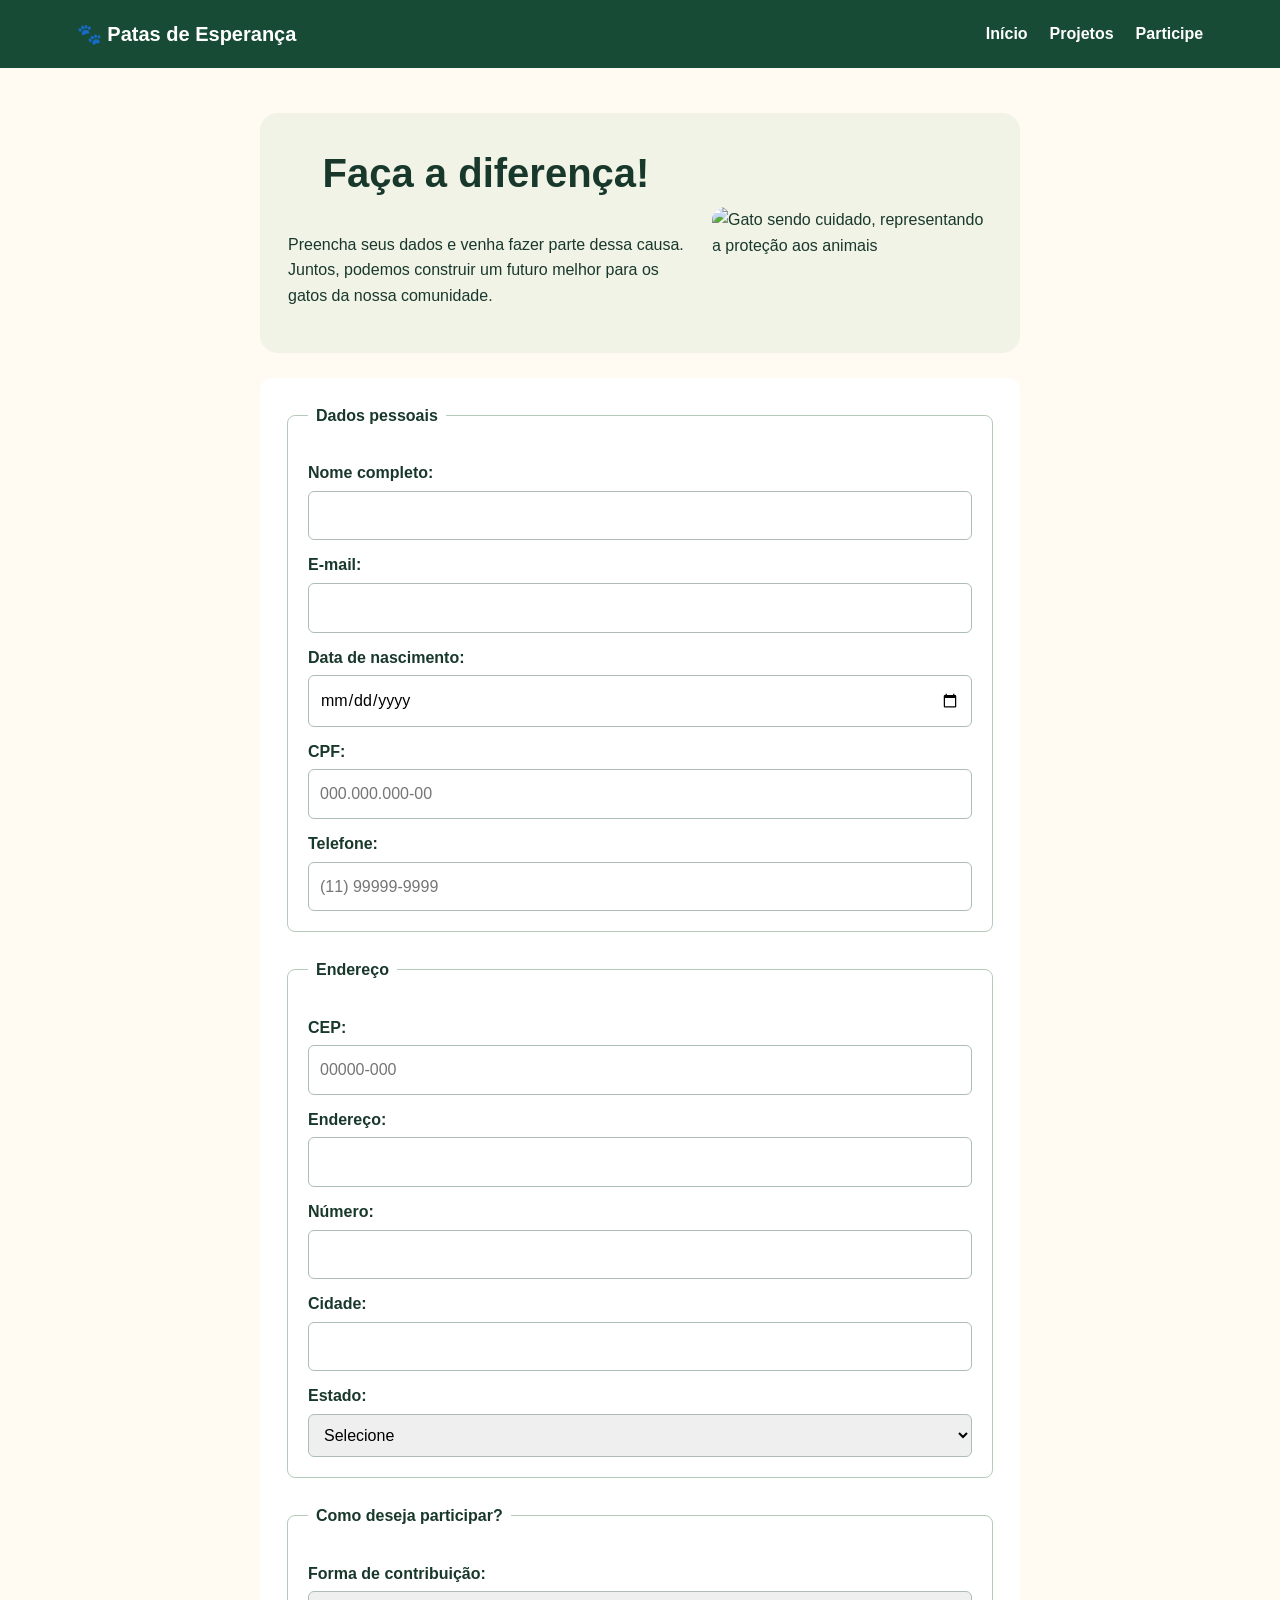
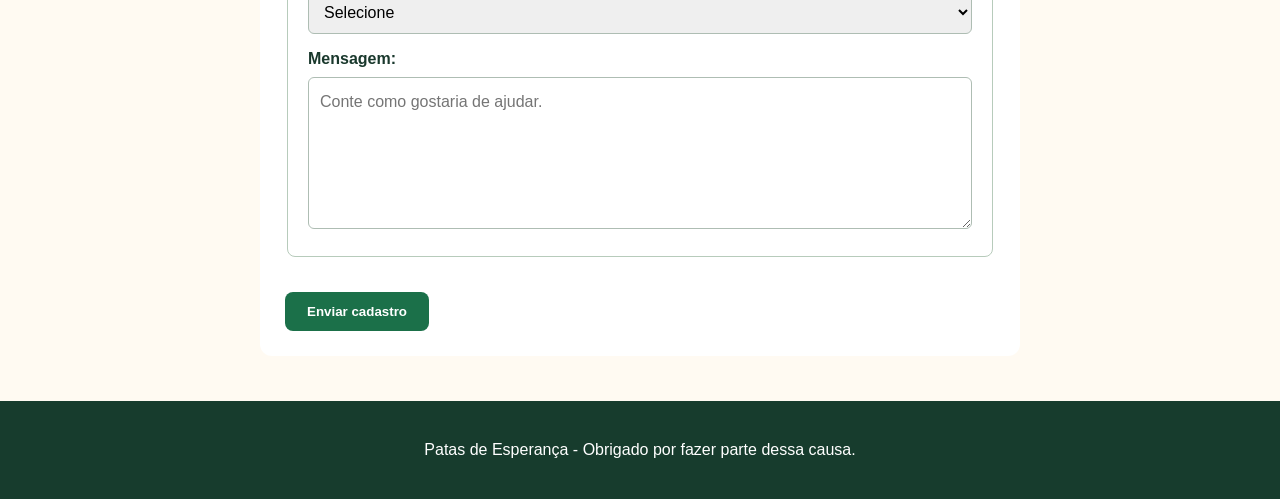
==== cadastro.html @ e40b66d0 "Add files via upload" ====
<!DOCTYPE html>
<html lang="pt-BR">
<head>
<meta charset="UTF-8">
<meta name="viewport" content="width=device-width, initial-scale=1.0">
<title>Patas de Esperança | Cadastro</title>
<link rel="stylesheet" href="style.css">
</head>
<body>
<header>
<nav aria-label="Navegação principal">
<a href="index.html" class="logo">🐾 Patas de Esperança</a>
<a href="index.html">Início</a>
<a href="projetos.html">Projetos</a>
<a href="cadastro.html">Participe</a>
</nav>
</header>

<main class="formulario">
<div class="intro-cadastro">
<div>
<h1>Faça a diferença!</h1>
<p>Preencha seus dados e venha fazer parte dessa causa. Juntos, podemos construir um futuro melhor para os gatos da nossa comunidade.</p>
</div>
<img src="assets/sobre.png" alt="Gato sendo cuidado, representando a proteção aos animais">
</div>

<form action="#" method="post">
<fieldset>
<legend>Dados pessoais</legend>

<label for="nome">Nome completo:</label>
<input type="text" id="nome" name="nome" required minlength="3" autocomplete="name">

<label for="email">E-mail:</label>
<input type="email" id="email" name="email" required autocomplete="email">

<label for="nascimento">Data de nascimento:</label>
<input type="date" id="nascimento" name="nascimento" required>

<label for="cpf">CPF:</label>
<input type="text" id="cpf" name="cpf" required maxlength="14"
pattern="\d{3}\.\d{3}\.\d{3}-\d{2}"
placeholder="000.000.000-00" inputmode="numeric"
title="Digite o CPF no formato 000.000.000-00">

<label for="telefone">Telefone:</label>
<input type="tel" id="telefone" name="telefone" required maxlength="15"
pattern="\(\d{2}\) \d{5}-\d{4}"
placeholder="(11) 99999-9999" inputmode="tel"
title="Digite o telefone no formato (11) 99999-9999">
</fieldset>

<fieldset>
<legend>Endereço</legend>

<label for="cep">CEP:</label>
<input type="text" id="cep" name="cep" required maxlength="9"
pattern="\d{5}-\d{3}" placeholder="00000-000"
inputmode="numeric" title="Digite o CEP no formato 00000-000">

<label for="endereco">Endereço:</label>
<input type="text" id="endereco" name="endereco" required autocomplete="street-address">

<label for="numero">Número:</label>
<input type="number" id="numero" name="numero" required min="1">

<label for="cidade">Cidade:</label>
<input type="text" id="cidade" name="cidade" required autocomplete="address-level2">

<label for="estado">Estado:</label>
<select id="estado" name="estado" required>
<option value="">Selecione</option>
<option value="SP">SP</option><option value="RJ">RJ</option><option value="MG">MG</option>
<option value="PR">PR</option><option value="SC">SC</option><option value="RS">RS</option>
<option value="BA">BA</option><option value="PE">PE</option><option value="GO">GO</option>
</select>
</fieldset>

<fieldset>
<legend>Como deseja participar?</legend>

<label for="participacao">Forma de contribuição:</label>
<select id="participacao" name="participacao" required>
<option value="">Selecione</option>
<option value="voluntario">Trabalho voluntário</option>
<option value="doacao">Doação financeira</option>
<option value="lar">Lar temporário</option>
</select>

<label for="mensagem">Mensagem:</label>
<textarea id="mensagem" name="mensagem" rows="5" maxlength="500"
placeholder="Conte como gostaria de ajudar."></textarea>
</fieldset>

<button type="submit">Enviar cadastro</button>
</form>
</main>

<footer>
<p>Patas de Esperança - Obrigado por fazer parte dessa causa.</p>
</footer>

<script>
function mascaraCPF(v){
 v=v.replace(/\D/g,'').slice(0,11);
 v=v.replace(/(\d{3})(\d)/,'$1.$2').replace(/(\d{3})(\d)/,'$1.$2').replace(/(\d{3})(\d{1,2})$/,'$1-$2');
 return v;
}
function mascaraCEP(v){
 v=v.replace(/\D/g,'').slice(0,8);
 return v.length>5 ? v.slice(0,5)+'-'+v.slice(5) : v;
}
function mascaraTelefone(v){
 v=v.replace(/\D/g,'').slice(0,11);
 if(v.length>10) return v.replace(/^(\d{2})(\d{5})(\d{4}).*/,'($1) $2-$3');
 if(v.length>6) return v.replace(/^(\d{2})(\d{4})(\d{0,4}).*/,'($1) $2-$3');
 if(v.length>2) return v.replace(/^(\d{2})(\d+)/,'($1) $2');
 return v;
}
document.querySelector('#cpf').addEventListener('input',e=>e.target.value=mascaraCPF(e.target.value));
document.querySelector('#cep').addEventListener('input',e=>e.target.value=mascaraCEP(e.target.value));
document.querySelector('#telefone').addEventListener('input',e=>e.target.value=mascaraTelefone(e.target.value));
</script>
</body>
</html>
---- style.css ----
*{box-sizing:border-box}body{margin:0;font-family:Arial,sans-serif;line-height:1.6;color:#19382c;background:#fffaf2}header{background:#174b35;padding:18px 6%}nav{display:flex;gap:22px;align-items:center;flex-wrap:wrap}nav a{color:white;text-decoration:none;font-weight:bold}.logo{font-size:1.25rem;margin-right:auto}main{max-width:1100px;margin:auto}.hero{position:relative}.hero>img{width:100%;display:block}.hero-text{position:absolute;left:7%;top:20%;max-width:430px}.hero h1{font-size:2.7rem}.botao,button{display:inline-block;background:#1b7049;color:white;padding:12px 22px;border:0;border-radius:8px;text-decoration:none;font-weight:bold;cursor:pointer}.conteudo,.contato,.engajamento{padding:45px 6%}.duas-colunas,.projeto{display:grid;grid-template-columns:1fr 1fr;gap:35px;align-items:center}.duas-colunas img,.projeto img{max-width:100%;border-radius:12px}.cards{display:grid;grid-template-columns:repeat(3,1fr);gap:20px}.cards article{background:white;padding:20px;border-radius:12px;text-align:center;box-shadow:0 2px 10px #0001}.cards img{width:120px}.hero-menor img{width:100%;display:block}.projeto{padding:35px 6%}.engajamento{text-align:center;background:#edf4ed}.formulario{max-width:800px;padding:45px 20px}.formulario h1{text-align:center}form{background:white;padding:25px;border-radius:12px}fieldset{margin-bottom:25px;padding:20px;border:1px solid #b7cbbb;border-radius:8px}legend{font-weight:bold;padding:0 8px}label{display:block;margin-top:12px;font-weight:bold}input,select,textarea{width:100%;padding:11px;margin-top:5px;border:1px solid #aebdb3;border-radius:6px;font:inherit}button{margin-top:10px}footer{background:#173c2d;color:white;text-align:center;padding:20px}footer img{max-width:100%;height:auto}@media(max-width:700px){.hero-text{position:static;padding:20px}.hero h1{font-size:2rem}.duas-colunas,.projeto,.cards{grid-template-columns:1fr}.logo{width:100%;margin-right:0}}
.hero{background:#f7f2e8}.hero>img{width:100%;height:auto;display:block}
.intro-cadastro{display:grid;grid-template-columns:1fr 280px;gap:28px;align-items:center;background:#f1f3e6;padding:28px;border-radius:18px;margin-bottom:25px}
.intro-cadastro img{width:100%;border-radius:14px}
.intro-cadastro h1{font-size:2.5rem;margin-top:0}
@media(max-width:700px){.intro-cadastro{grid-template-columns:1fr}.intro-cadastro h1{font-size:2rem}}
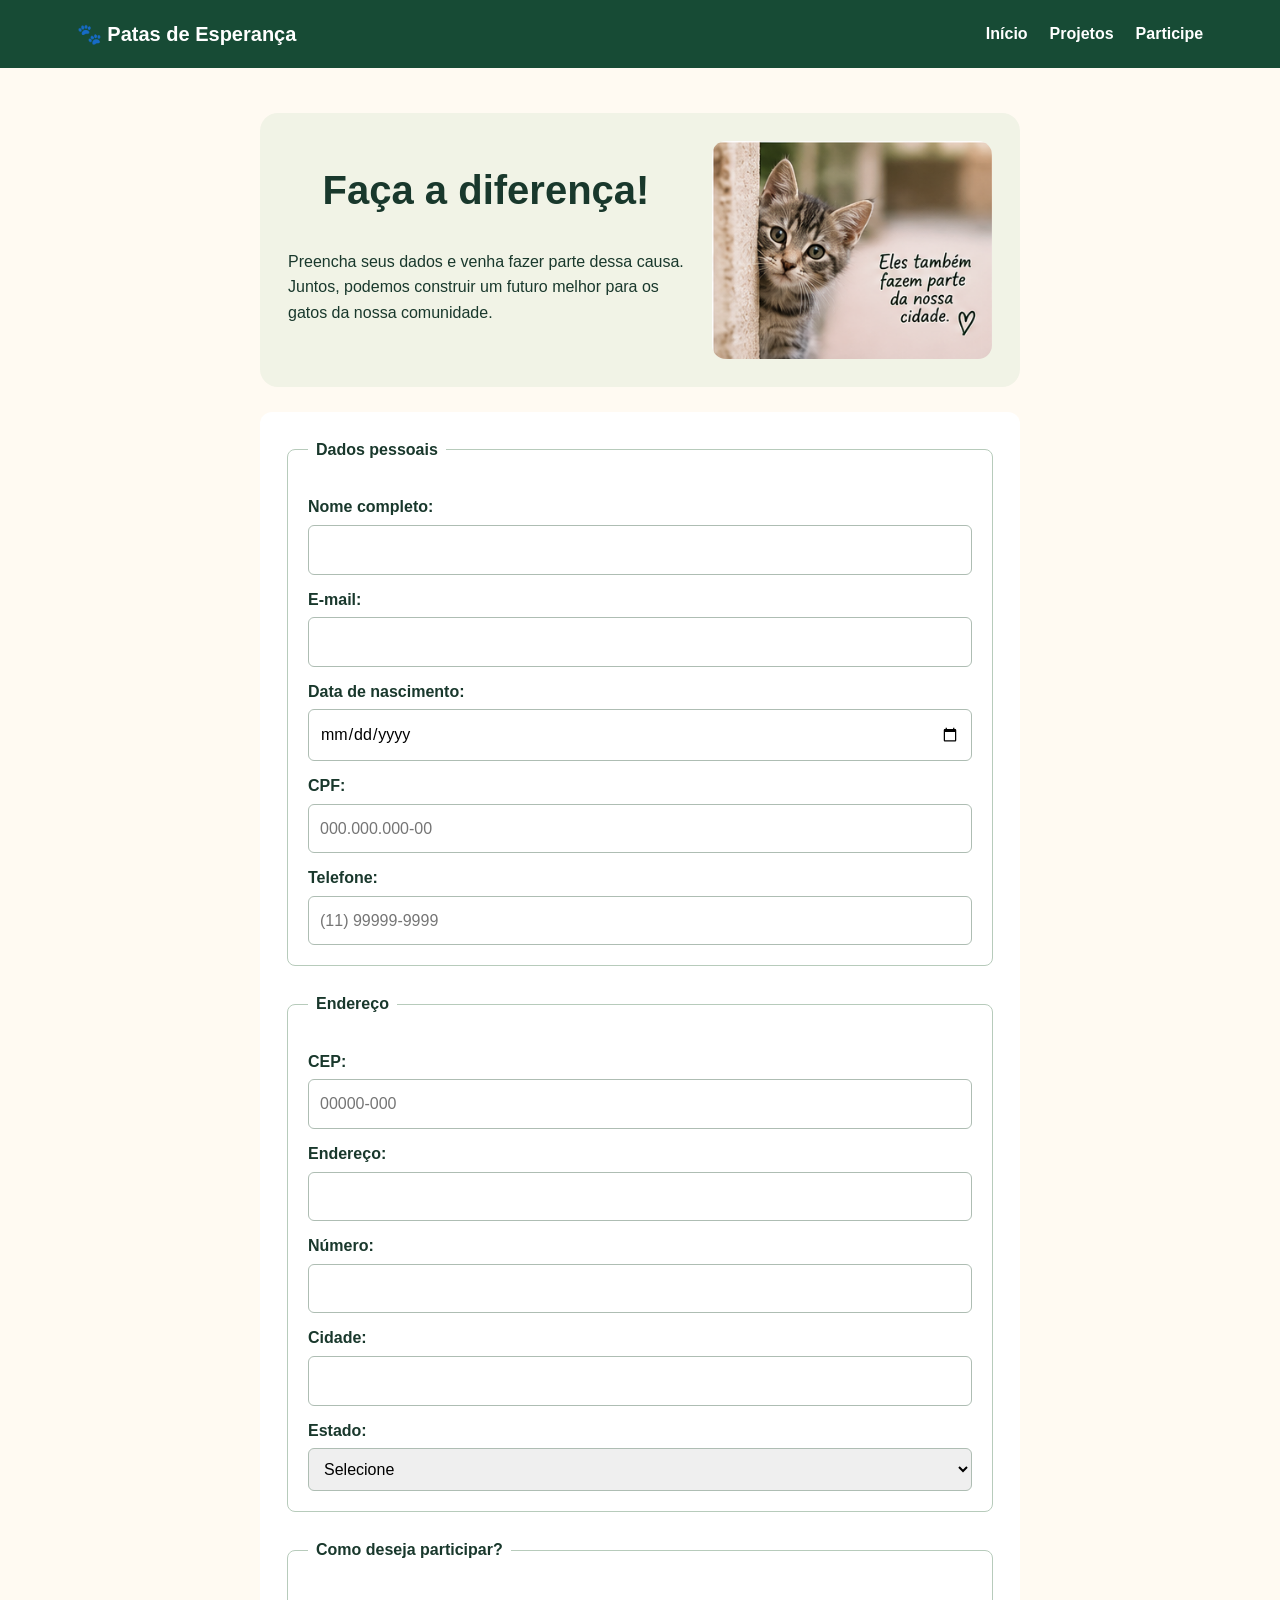
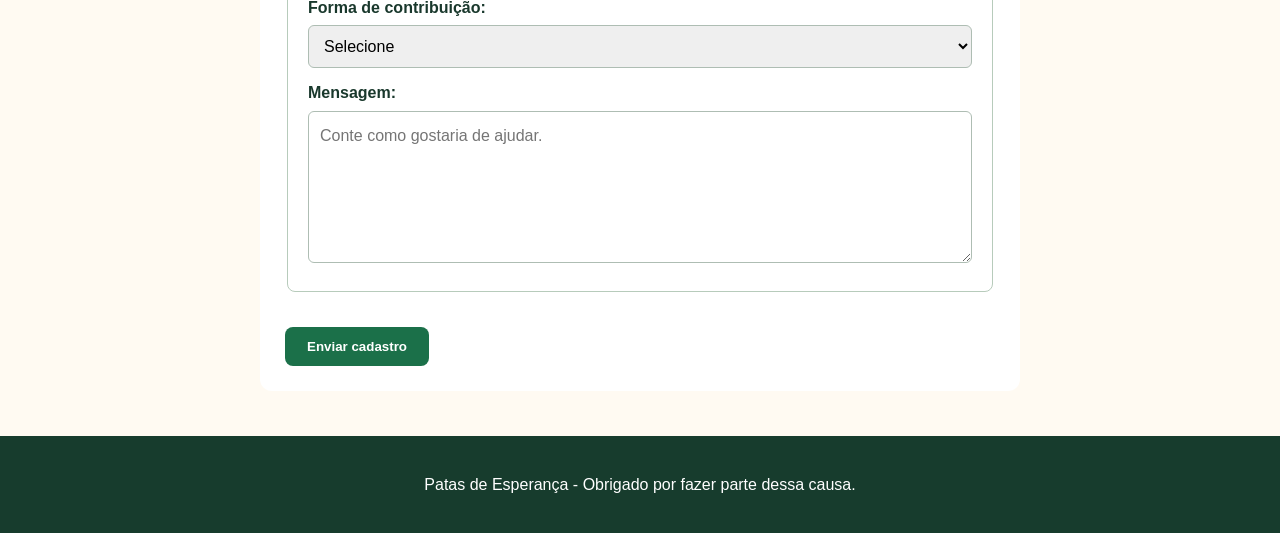
==== commit dedaf54a: "Update endereco input field in cadastro.html Removed autocomplete attribute from endereco input." ====
--- a/cadastro.html
+++ b/cadastro.html
@@ -60,7 +60,7 @@
 inputmode="numeric" title="Digite o CEP no formato 00000-000">
 
 <label for="endereco">Endereço:</label>
-<input type="text" id="endereco" name="endereco" required autocomplete="street-address">
+<input type="text" id="endereco" name="endereco" required>
 
 <label for="numero">Número:</label>
 <input type="number" id="numero" name="numero" required min="1">
@@ -123,4 +123,4 @@
 document.querySelector('#telefone').addEventListener('input',e=>e.target.value=mascaraTelefone(e.target.value));
 </script>
 </body>
-</html>+</html>
--- a/style.css
+++ b/style.css
@@ -4,3 +4,14 @@
 .intro-cadastro img{width:100%;border-radius:14px}
 .intro-cadastro h1{font-size:2.5rem;margin-top:0}
 @media(max-width:700px){.intro-cadastro{grid-template-columns:1fr}.intro-cadastro h1{font-size:2rem}}
+.sr-only {
+    position: absolute;
+    width: 1px;
+    height: 1px;
+    padding: 0;
+    margin: -1px;
+    overflow: hidden;
+    clip: rect(0, 0, 0, 0);
+    white-space: nowrap;
+    border: 0;
+}
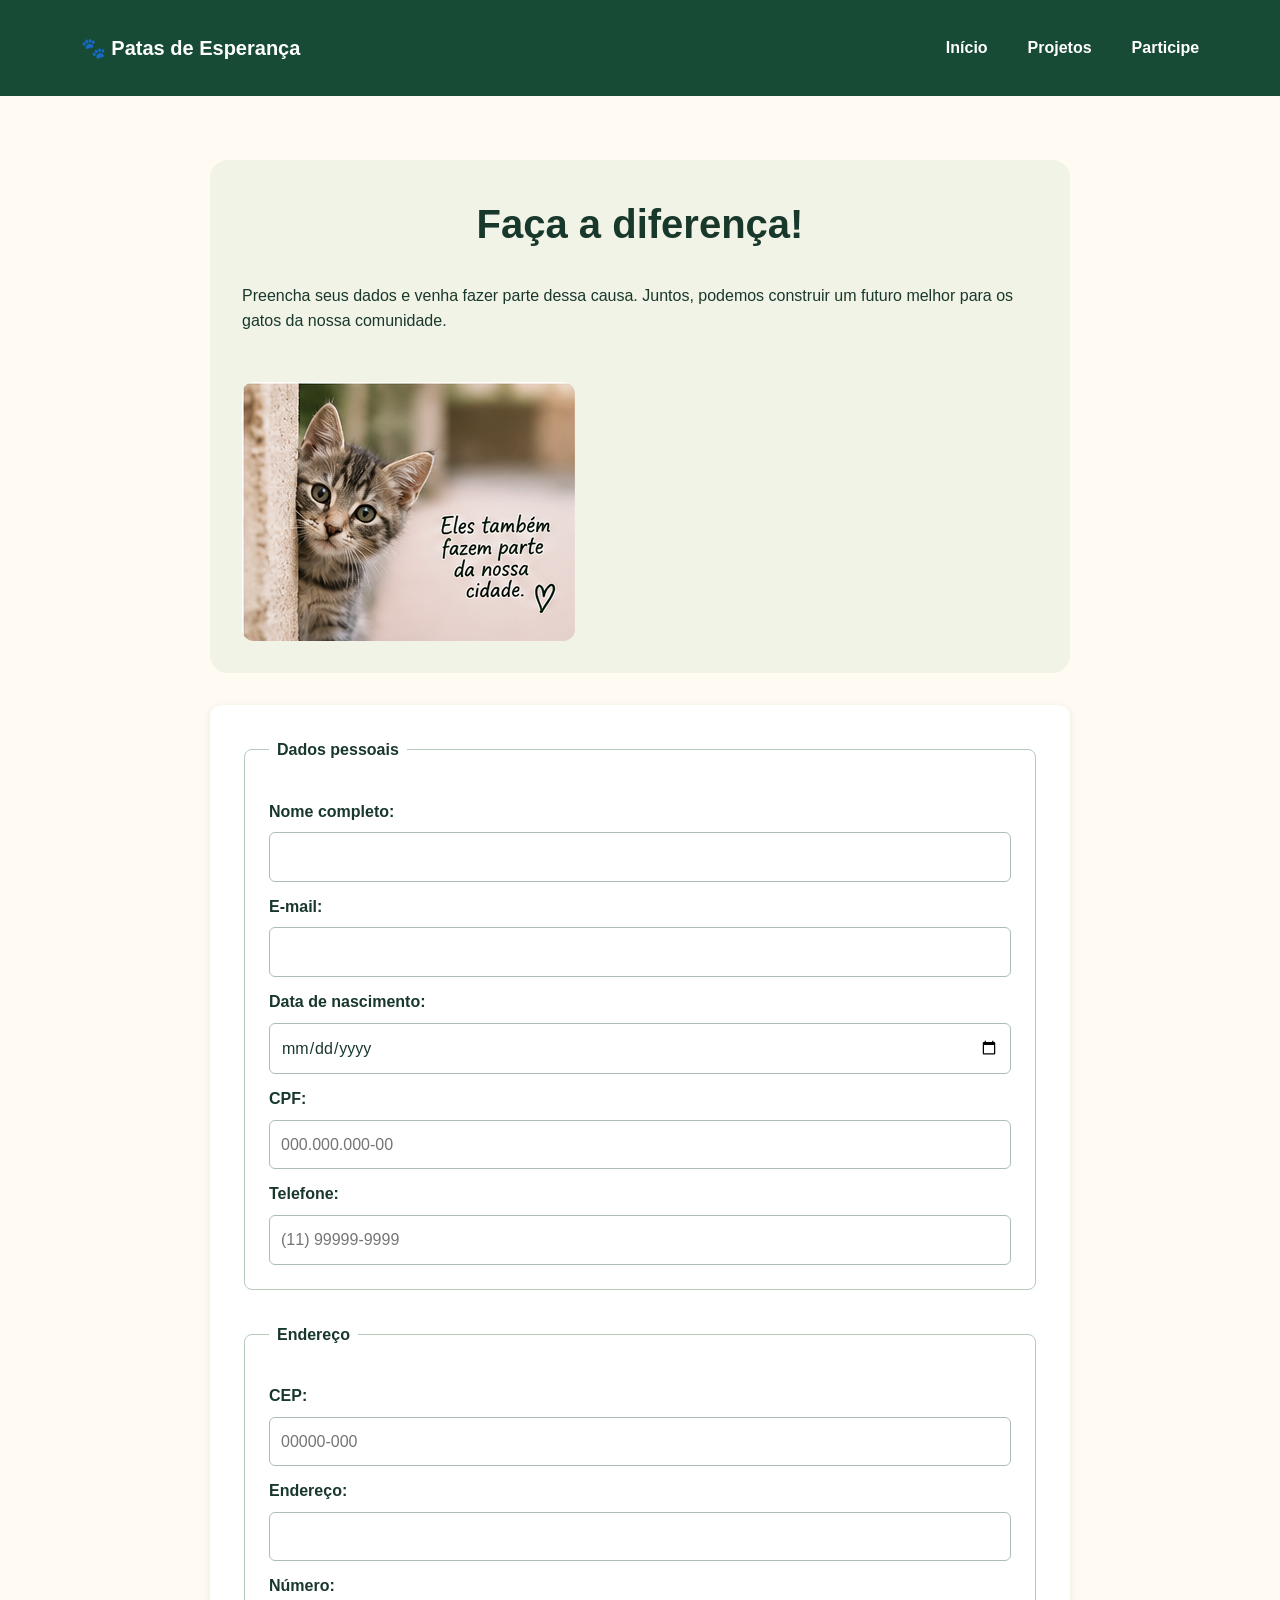
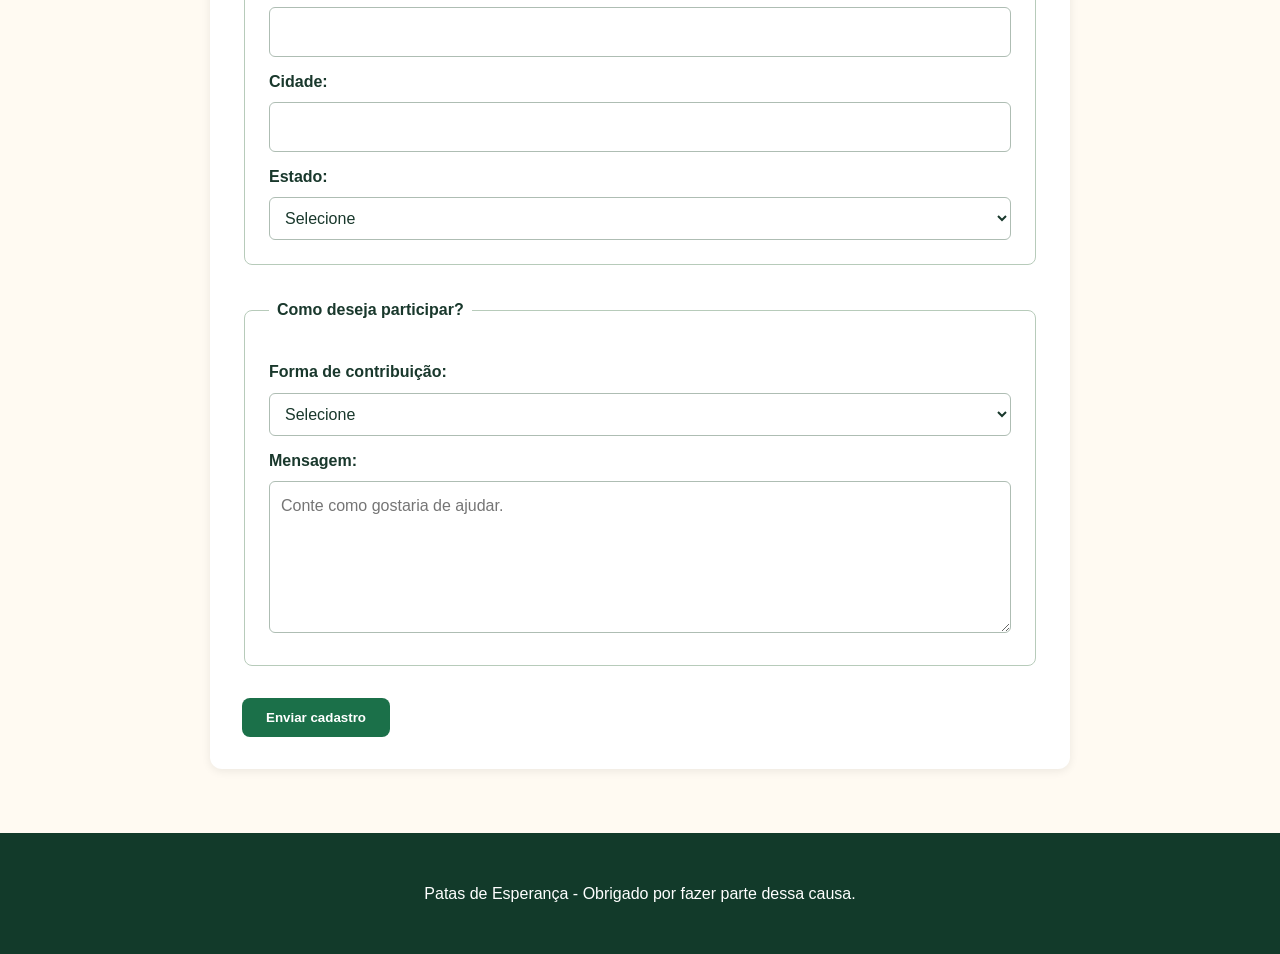
==== commit fc85612f: "Add files via upload" ====
--- a/cadastro.html
+++ b/cadastro.html
@@ -60,7 +60,7 @@
 inputmode="numeric" title="Digite o CEP no formato 00000-000">
 
 <label for="endereco">Endereço:</label>
-<input type="text" id="endereco" name="endereco" required>
+<input type="text" id="endereco" name="endereco" required autocomplete="street-address">
 
 <label for="numero">Número:</label>
 <input type="number" id="numero" name="numero" required min="1">
@@ -123,4 +123,4 @@
 document.querySelector('#telefone').addEventListener('input',e=>e.target.value=mascaraTelefone(e.target.value));
 </script>
 </body>
-</html>
+</html>
--- a/style.css
+++ b/style.css
@@ -1,17 +1,343 @@
-*{box-sizing:border-box}body{margin:0;font-family:Arial,sans-serif;line-height:1.6;color:#19382c;background:#fffaf2}header{background:#174b35;padding:18px 6%}nav{display:flex;gap:22px;align-items:center;flex-wrap:wrap}nav a{color:white;text-decoration:none;font-weight:bold}.logo{font-size:1.25rem;margin-right:auto}main{max-width:1100px;margin:auto}.hero{position:relative}.hero>img{width:100%;display:block}.hero-text{position:absolute;left:7%;top:20%;max-width:430px}.hero h1{font-size:2.7rem}.botao,button{display:inline-block;background:#1b7049;color:white;padding:12px 22px;border:0;border-radius:8px;text-decoration:none;font-weight:bold;cursor:pointer}.conteudo,.contato,.engajamento{padding:45px 6%}.duas-colunas,.projeto{display:grid;grid-template-columns:1fr 1fr;gap:35px;align-items:center}.duas-colunas img,.projeto img{max-width:100%;border-radius:12px}.cards{display:grid;grid-template-columns:repeat(3,1fr);gap:20px}.cards article{background:white;padding:20px;border-radius:12px;text-align:center;box-shadow:0 2px 10px #0001}.cards img{width:120px}.hero-menor img{width:100%;display:block}.projeto{padding:35px 6%}.engajamento{text-align:center;background:#edf4ed}.formulario{max-width:800px;padding:45px 20px}.formulario h1{text-align:center}form{background:white;padding:25px;border-radius:12px}fieldset{margin-bottom:25px;padding:20px;border:1px solid #b7cbbb;border-radius:8px}legend{font-weight:bold;padding:0 8px}label{display:block;margin-top:12px;font-weight:bold}input,select,textarea{width:100%;padding:11px;margin-top:5px;border:1px solid #aebdb3;border-radius:6px;font:inherit}button{margin-top:10px}footer{background:#173c2d;color:white;text-align:center;padding:20px}footer img{max-width:100%;height:auto}@media(max-width:700px){.hero-text{position:static;padding:20px}.hero h1{font-size:2rem}.duas-colunas,.projeto,.cards{grid-template-columns:1fr}.logo{width:100%;margin-right:0}}
-.hero{background:#f7f2e8}.hero>img{width:100%;height:auto;display:block}
-.intro-cadastro{display:grid;grid-template-columns:1fr 280px;gap:28px;align-items:center;background:#f1f3e6;padding:28px;border-radius:18px;margin-bottom:25px}
-.intro-cadastro img{width:100%;border-radius:14px}
-.intro-cadastro h1{font-size:2.5rem;margin-top:0}
-@media(max-width:700px){.intro-cadastro{grid-template-columns:1fr}.intro-cadastro h1{font-size:2rem}}
+/* ==============================
+   DESIGN SYSTEM — PATAS DE ESPERANÇA
+   ============================== */
+:root {
+  /* Cores */
+  --color-primary: #174B35;
+  --color-primary-dark: #123A2A;
+  --color-primary-light: #1B7049;
+  --color-secondary: #D98E04;
+  --color-accent: #F2C94C;
+  --color-bg: #FFFAF2;
+  --color-surface: #FFFFFF;
+  --color-surface-soft: #F1F3E6;
+  --color-surface-green: #EDF4ED;
+  --color-text: #19382C;
+  --color-text-soft: #5F6F67;
+  --color-border: #B7CBBA;
+  --color-field: #AEBDB3;
+
+  /* Tipografia: 5 patamares principais */
+  --fs-body: 1rem;
+  --fs-brand: 1.25rem;
+  --fs-section: 1.5rem;
+  --fs-page: 2rem;
+  --fs-display: 2.7rem;
+
+  /* Espaçamento modular baseado em 4px */
+  --space-1: 0.25rem;
+  --space-2: 0.5rem;
+  --space-3: 0.75rem;
+  --space-4: 1rem;
+  --space-5: 1.5rem;
+  --space-6: 2rem;
+  --space-7: 3rem;
+  --space-8: 4rem;
+
+  --radius-sm: 6px;
+  --radius-md: 12px;
+  --radius-lg: 18px;
+  --shadow-sm: 0 2px 10px rgba(0, 0, 0, 0.08);
+  --transition: 180ms ease;
+}
+
+* { box-sizing: border-box; }
+
+html { scroll-behavior: smooth; }
+
+body {
+  margin: 0;
+  font-family: Arial, sans-serif;
+  font-size: var(--fs-body);
+  line-height: 1.6;
+  color: var(--color-text);
+  background: var(--color-bg);
+}
+
+img { max-width: 100%; height: auto; }
+
+a { color: inherit; }
+
+/* Cabeçalho e navegação */
+header {
+  background: var(--color-primary);
+  padding: var(--space-5) 6%;
+}
+
+nav {
+  display: flex;
+  gap: var(--space-6);
+  align-items: center;
+  flex-wrap: wrap;
+}
+
+nav a {
+  color: var(--color-surface);
+  text-decoration: none;
+  font-weight: 700;
+  padding: var(--space-2) var(--space-1);
+  border-radius: var(--radius-sm);
+  transition: background var(--transition), transform var(--transition);
+}
+
+nav a:hover,
+nav a:focus-visible {
+  background: rgba(255, 255, 255, 0.14);
+  outline: 2px solid var(--color-accent);
+  outline-offset: 2px;
+}
+
+nav a:hover { transform: translateY(-1px); }
+
+.logo {
+  font-size: var(--fs-brand);
+  margin-right: auto;
+}
+
+main {
+  width: min(1200px, 100%);
+  margin: 0 auto;
+}
+
+/* Áreas visuais */
+.hero {
+  position: relative;
+  background: #F7F2E8;
+}
+
+.hero > img,
+.hero-menor > img {
+  width: 100%;
+  display: block;
+}
+
+.hero-text {
+  position: absolute;
+  left: 7%;
+  top: 20%;
+  max-width: 430px;
+}
+
+.hero h1 { font-size: var(--fs-display); }
+
+/* Botões e links de ação */
+.botao,
+button {
+  display: inline-block;
+  background: var(--color-primary-light);
+  color: var(--color-surface);
+  padding: var(--space-3) var(--space-5);
+  border: 0;
+  border-radius: 8px;
+  text-decoration: none;
+  font-weight: 700;
+  cursor: pointer;
+  transition: transform var(--transition), box-shadow var(--transition), background var(--transition);
+}
+
+.botao:hover,
+button:hover {
+  background: var(--color-primary);
+  transform: translateY(-2px);
+  box-shadow: var(--shadow-sm);
+}
+
+.botao:focus-visible,
+button:focus-visible {
+  outline: 3px solid var(--color-accent);
+  outline-offset: 3px;
+}
+
+/* Grid de 12 colunas */
+.conteudo,
+.contato,
+.engajamento {
+  padding: var(--space-8) 6%;
+}
+
+.duas-colunas,
+.projeto,
+.cards,
+.intro-cadastro {
+  display: grid;
+  grid-template-columns: repeat(12, minmax(0, 1fr));
+  gap: var(--space-6);
+  align-items: center;
+}
+
+.duas-colunas > img,
+.projeto > div:first-child {
+  grid-column: span 5;
+}
+
+.duas-colunas > div,
+.projeto > div:last-child {
+  grid-column: span 7;
+}
+
+.duas-colunas img,
+.projeto img {
+  width: 100%;
+  border-radius: var(--radius-md);
+}
+
+.cards article {
+  grid-column: span 4;
+  background: var(--color-surface);
+  padding: var(--space-5);
+  border-radius: var(--radius-md);
+  text-align: center;
+  box-shadow: var(--shadow-sm);
+  transition: transform var(--transition), box-shadow var(--transition);
+}
+
+.cards article:hover {
+  transform: translateY(-4px);
+  box-shadow: 0 6px 18px rgba(0, 0, 0, 0.10);
+}
+
+.cards img { width: 120px; }
+
+.projeto { padding: var(--space-7) 6%; }
+
+.engajamento {
+  text-align: center;
+  background: var(--color-surface-green);
+}
+
+/* Formulário */
+.formulario {
+  max-width: 900px;
+  padding: var(--space-8) 20px;
+}
+
+.formulario h1 {
+  text-align: center;
+  font-size: var(--fs-page);
+}
+
+.intro-cadastro {
+  grid-template-columns: 8fr 4fr;
+  background: var(--color-surface-soft);
+  padding: var(--space-6);
+  border-radius: var(--radius-lg);
+  margin-bottom: var(--space-6);
+}
+
+.intro-cadastro > div:first-child { grid-column: span 8; }
+.intro-cadastro > img { grid-column: span 4; border-radius: var(--radius-md); }
+.intro-cadastro h1 { font-size: 2.5rem; margin-top: 0; }
+
+form {
+  background: var(--color-surface);
+  padding: var(--space-6);
+  border-radius: var(--radius-md);
+  box-shadow: var(--shadow-sm);
+}
+
+fieldset {
+  margin-bottom: var(--space-6);
+  padding: var(--space-5);
+  border: 1px solid var(--color-border);
+  border-radius: 8px;
+}
+
+legend {
+  font-weight: 700;
+  padding: 0 var(--space-2);
+}
+
+label {
+  display: block;
+  margin-top: var(--space-3);
+  font-weight: 700;
+}
+
+input,
+select,
+textarea {
+  width: 100%;
+  padding: 11px;
+  margin-top: var(--space-2);
+  border: 1px solid var(--color-field);
+  border-radius: var(--radius-sm);
+  font: inherit;
+  color: var(--color-text);
+  background: var(--color-surface);
+  transition: border-color var(--transition), box-shadow var(--transition);
+}
+
+input:focus,
+select:focus,
+textarea:focus {
+  border-color: var(--color-primary-light);
+  box-shadow: 0 0 0 3px rgba(27, 112, 73, 0.14);
+  outline: none;
+}
+
+footer {
+  background: var(--color-primary-dark);
+  color: var(--color-surface);
+  text-align: center;
+  padding: var(--space-6);
+}
+
+footer img { max-width: 100%; height: auto; }
+
+/* ==================================================
+   5 BREAKPOINTS RESPONSIVOS
+   ================================================== */
+@media (max-width: 1200px) {
+  main { width: 100%; }
+  .conteudo, .contato, .engajamento { padding-inline: 5%; }
+}
+
+@media (max-width: 992px) {
+  .duas-colunas > img, .projeto > div:first-child { grid-column: span 6; }
+  .duas-colunas > div, .projeto > div:last-child { grid-column: span 6; }
+  .cards article { grid-column: span 4; }
+  .intro-cadastro { grid-template-columns: 7fr 5fr; }
+  .intro-cadastro > div:first-child { grid-column: span 7; }
+  .intro-cadastro > img { grid-column: span 5; }
+}
+
+@media (max-width: 768px) {
+  nav { gap: var(--space-3); }
+  .logo { width: 100%; margin-right: 0; }
+  .hero-text { position: static; padding: var(--space-5); }
+  .hero h1 { font-size: var(--fs-page); }
+  .cards article { grid-column: span 6; }
+  .intro-cadastro { grid-template-columns: repeat(12, minmax(0, 1fr)); }
+  .intro-cadastro > div:first-child { grid-column: span 12; }
+  .intro-cadastro > img { grid-column: span 12; }
+}
+
+@media (max-width: 576px) {
+  .conteudo, .contato, .engajamento, .projeto { padding: var(--space-6) 5%; }
+  .duas-colunas, .projeto, .cards { grid-template-columns: repeat(12, minmax(0, 1fr)); }
+  .duas-colunas > img, .duas-colunas > div,
+  .projeto > div:first-child, .projeto > div:last-child,
+  .cards article { grid-column: span 12; }
+  .cards { gap: var(--space-4); }
+  form { padding: var(--space-5); }
+}
+
+@media (max-width: 400px) {
+  header { padding: var(--space-4); }
+  nav a { width: 100%; }
+  .hero h1, .intro-cadastro h1 { font-size: 1.8rem; }
+  .formulario { padding-inline: var(--space-3); }
+  fieldset { padding: var(--space-4); }
+}
+
 .sr-only {
-    position: absolute;
-    width: 1px;
-    height: 1px;
-    padding: 0;
-    margin: -1px;
-    overflow: hidden;
-    clip: rect(0, 0, 0, 0);
-    white-space: nowrap;
-    border: 0;
-}
+  position: absolute;
+  width: 1px;
+  height: 1px;
+  padding: 0;
+  margin: -1px;
+  overflow: hidden;
+  clip: rect(0, 0, 0, 0);
+  white-space: nowrap;
+  border: 0;
+}
